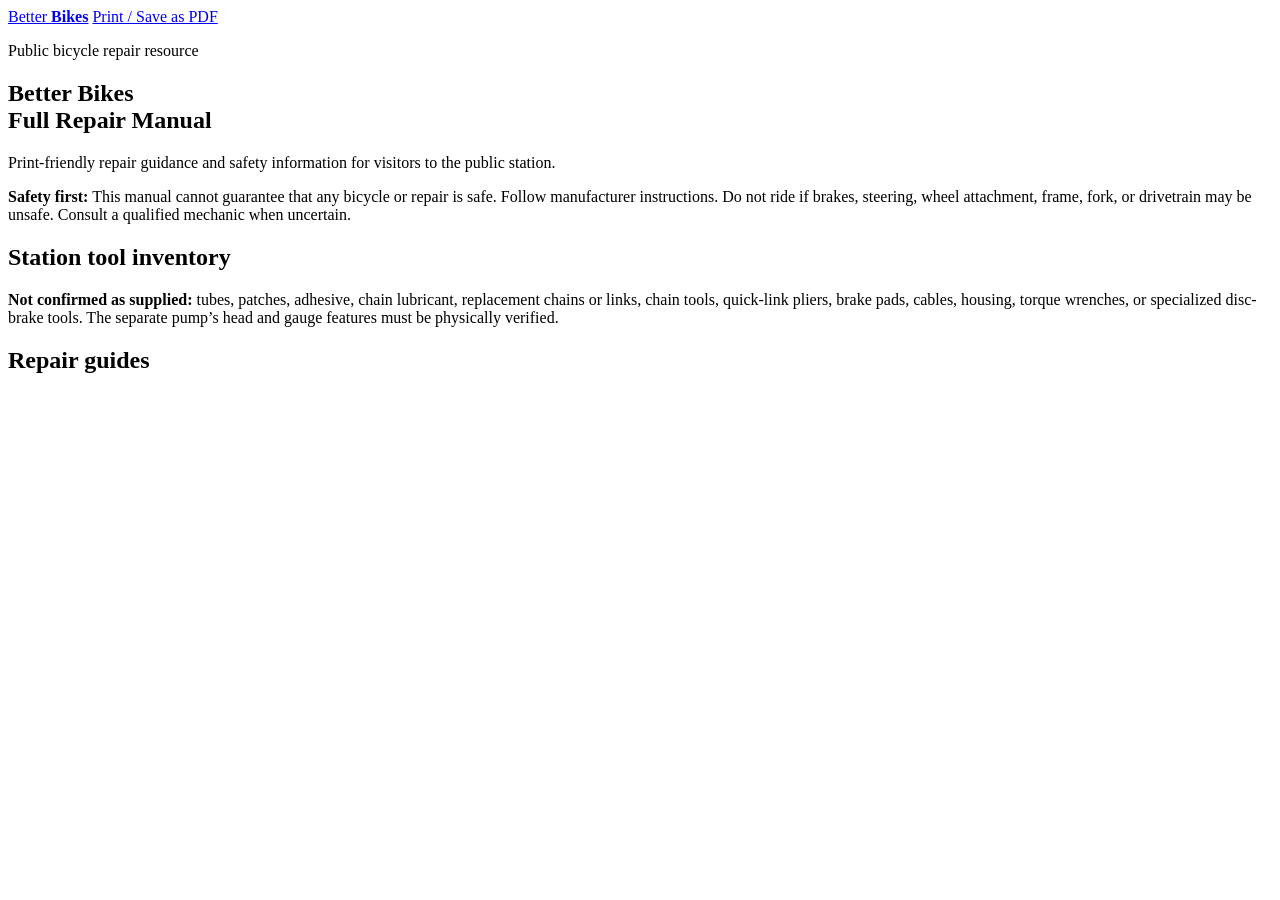
==== manual.html @ d19c0f09 "Add files via upload" ====
<!doctype html>
<html lang="en">
<head>
  <meta charset="utf-8">
  <meta name="viewport" content="width=device-width, initial-scale=1">
  <title>Better Bikes — Full Repair Manual</title>
  <link rel="stylesheet" href="assets/css/styles.css">
  <script src="assets/js/repairs.js" defer></script>
  <script src="assets/js/manual.js" defer></script>
</head>
<body class="manual-page">
  <header class="site-header">
    <div class="header-inner">
      <a class="brand" href="index.html"><span>Better <strong>Bikes</strong></span></a>
      <a class="button button-primary" href="#" onclick="window.print(); return false;">Print / Save as PDF</a>
    </div>
  </header>
  <main class="page-width">
    <section class="manual-cover">
      <p class="eyebrow">Public bicycle repair resource</p>
      <h1>Better Bikes<br>Full Repair Manual</h1>
      <p>Print-friendly repair guidance and safety information for visitors to the public station.</p>
      <div class="disclaimer"><strong>Safety first:</strong> This manual cannot guarantee that any bicycle or repair is safe. Follow manufacturer instructions. Do not ride if brakes, steering, wheel attachment, frame, fork, or drivetrain may be unsafe. Consult a qualified mechanic when uncertain.</div>
    </section>
    <section class="manual-tools">
      <h2>Station tool inventory</h2>
      <div id="manual-tools-grid" class="tool-grid"></div>
      <p class="inventory-caveat"><strong>Not confirmed as supplied:</strong> tubes, patches, adhesive, chain lubricant, replacement chains or links, chain tools, quick-link pliers, brake pads, cables, housing, torque wrenches, or specialized disc-brake tools. The separate pump’s head and gauge features must be physically verified.</p>
    </section>
    <section class="manual-guides" id="manual-guides"><h2>Repair guides</h2><div id="manual-content"></div></section>
  </main>
</body>
</html>
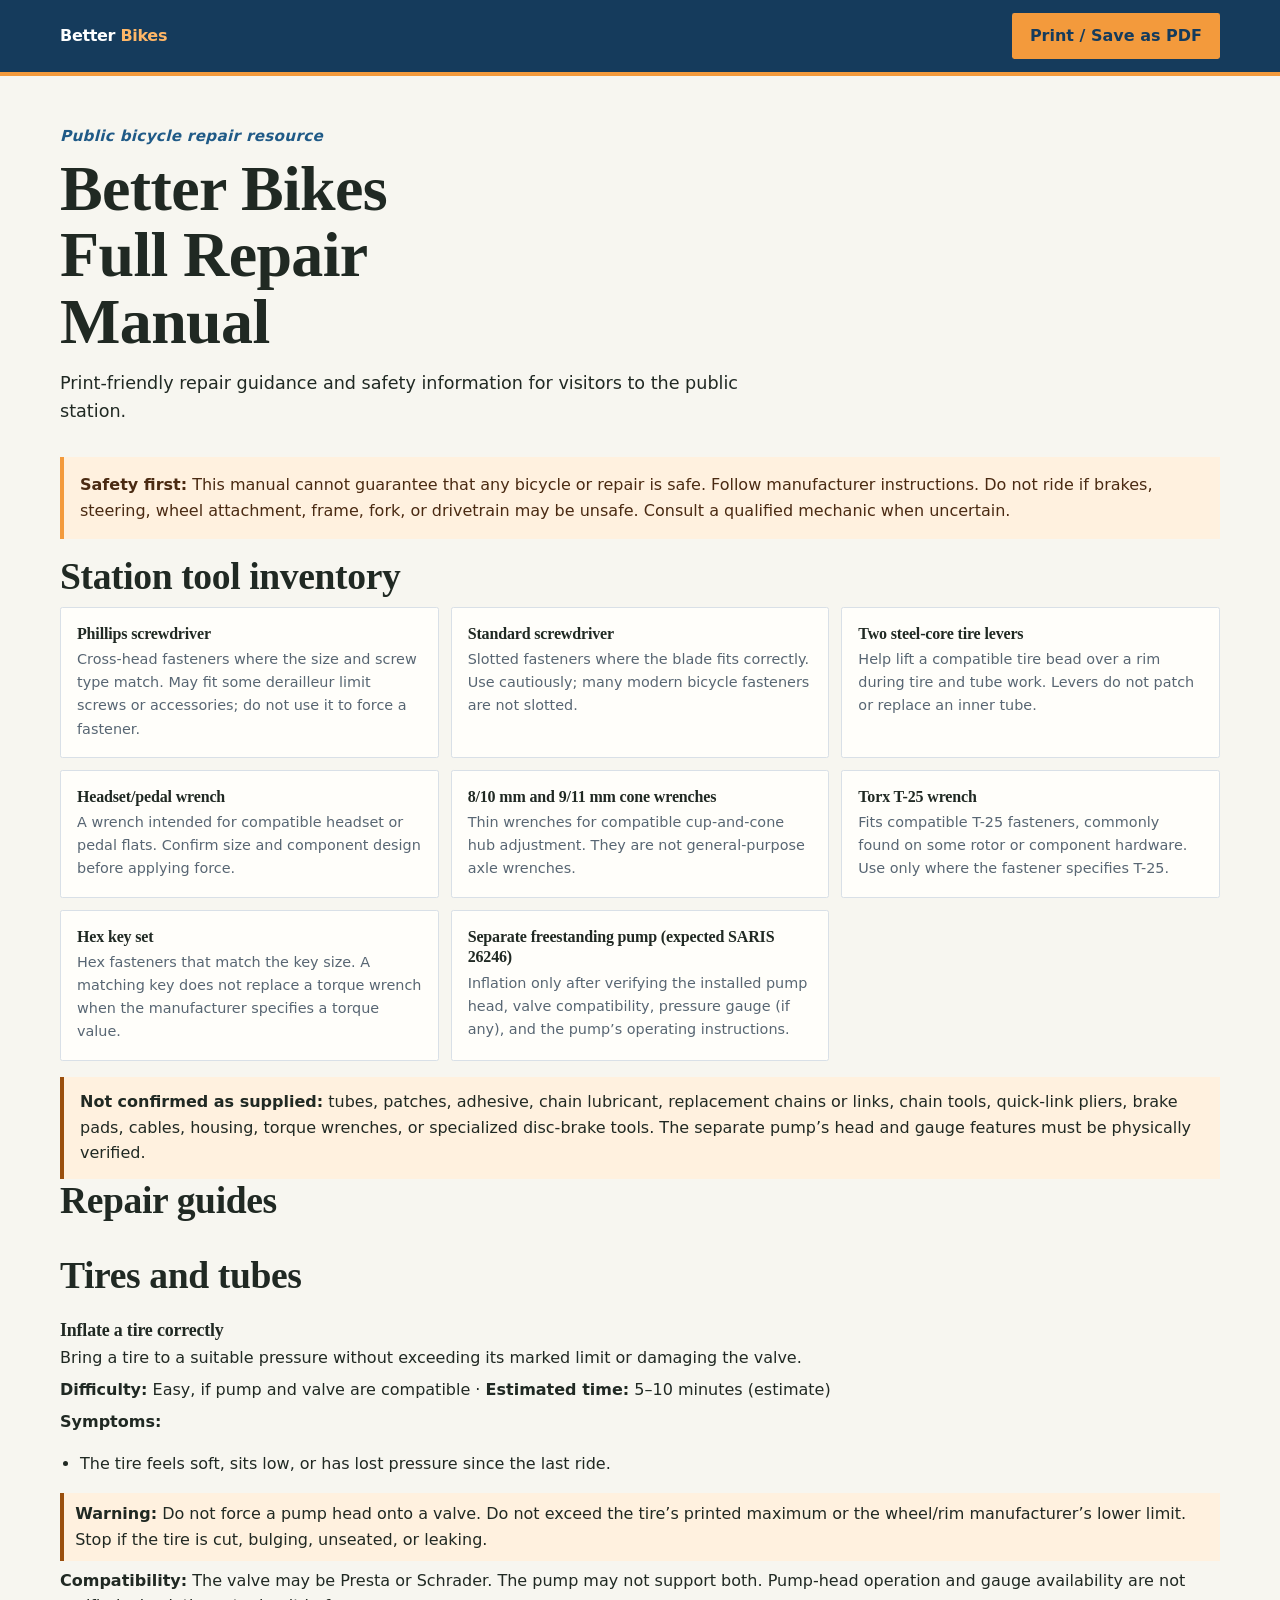
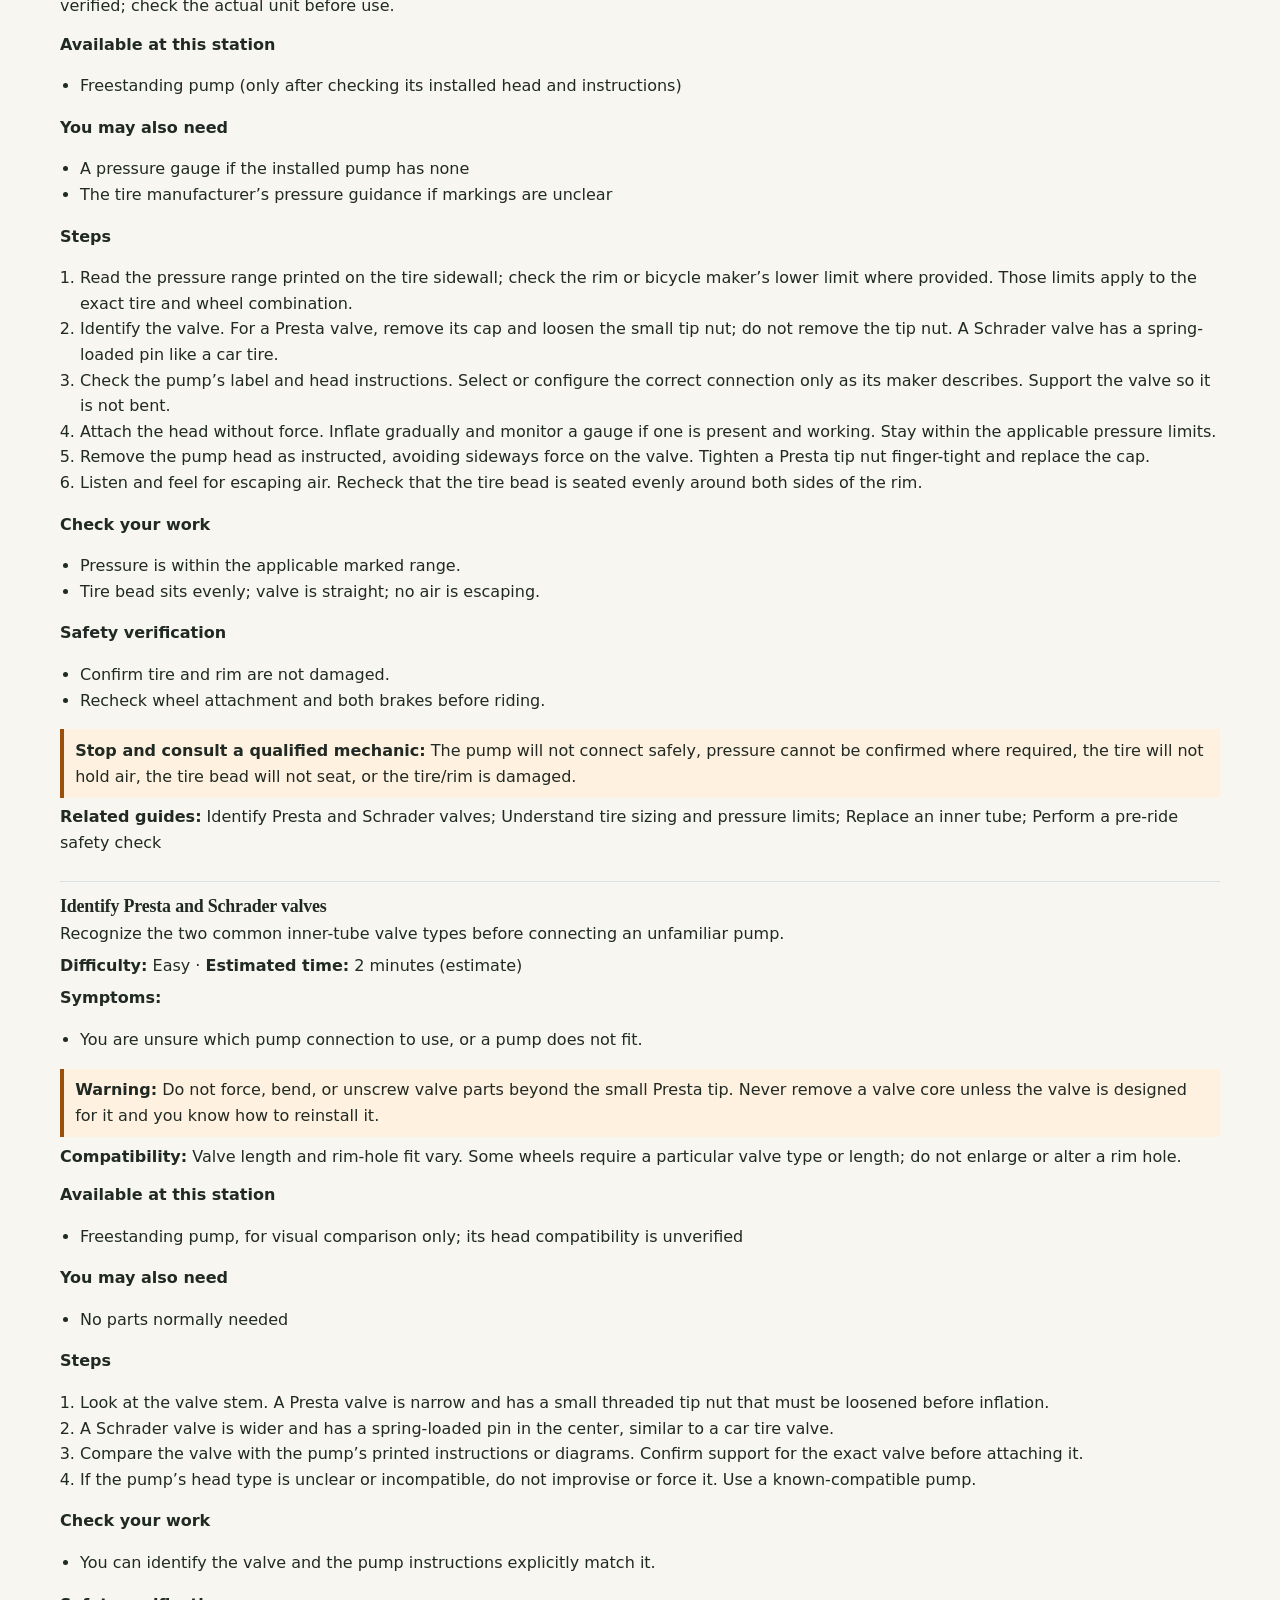
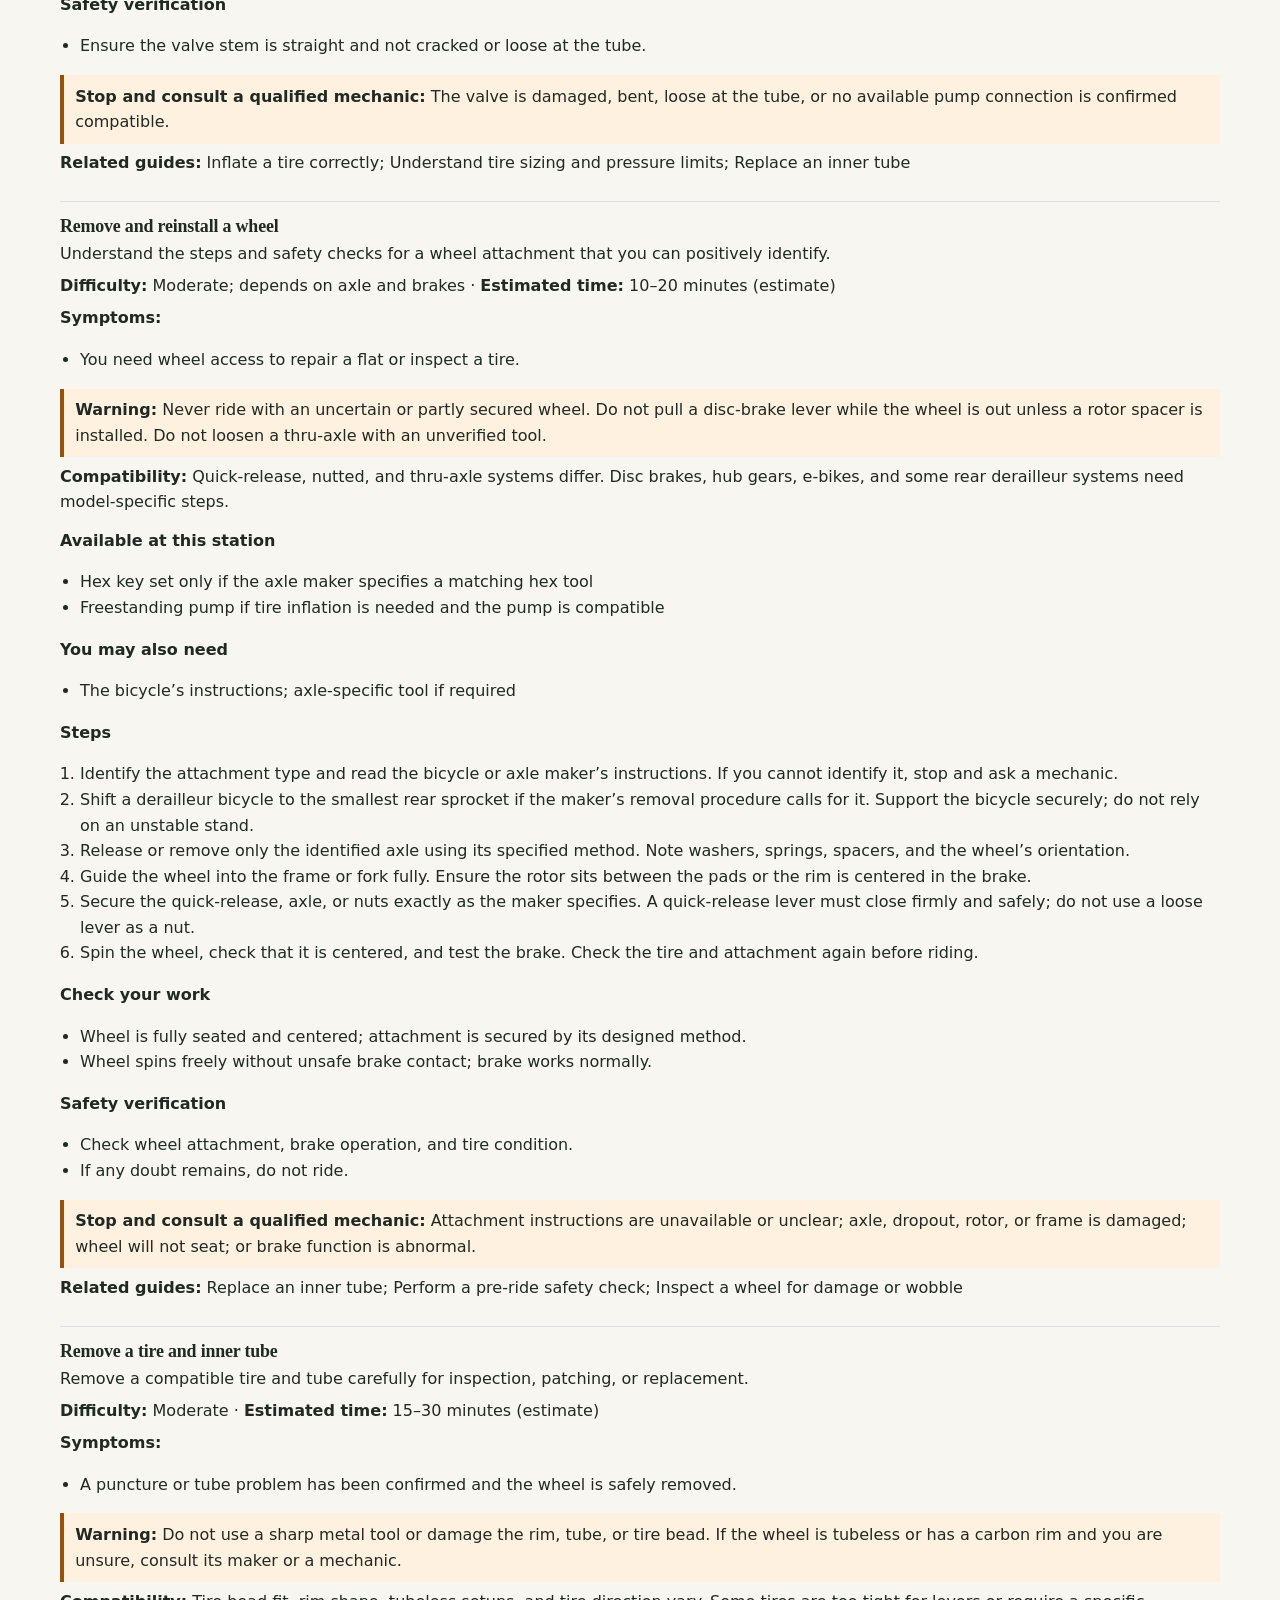
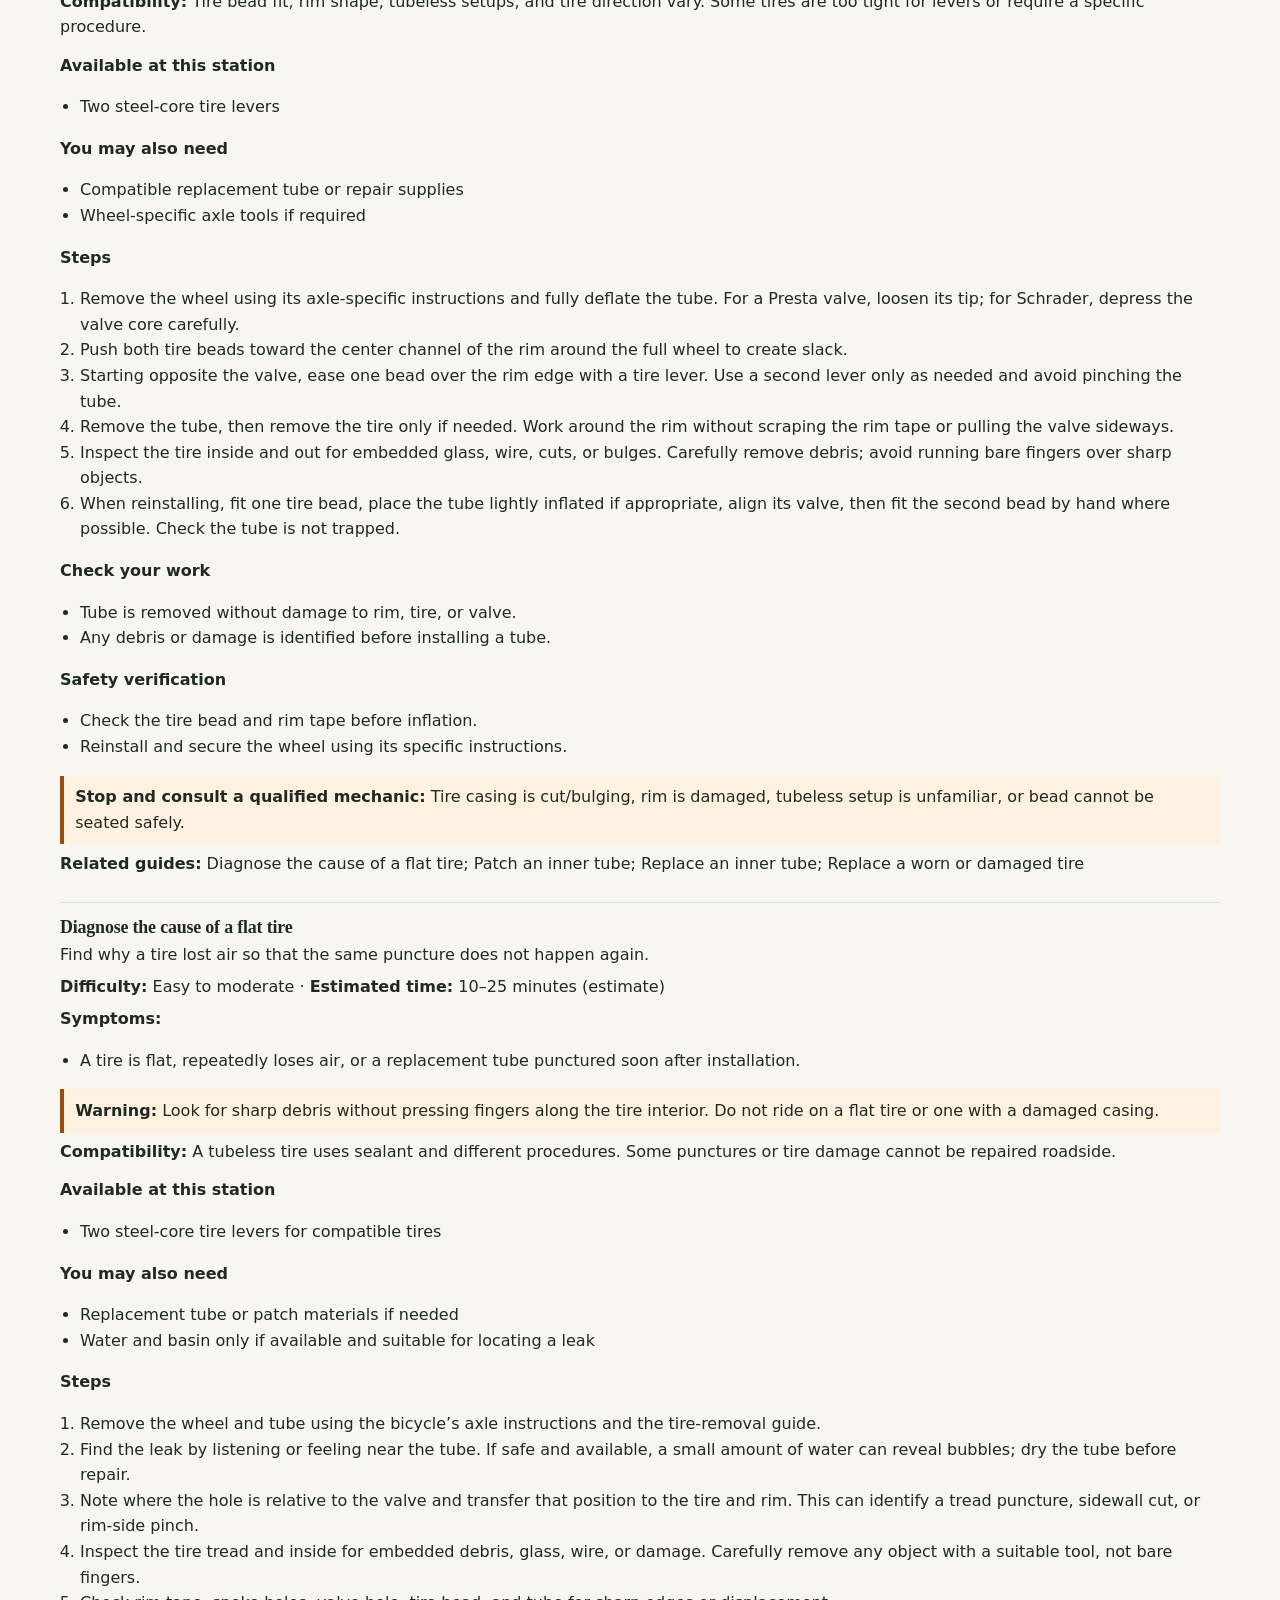
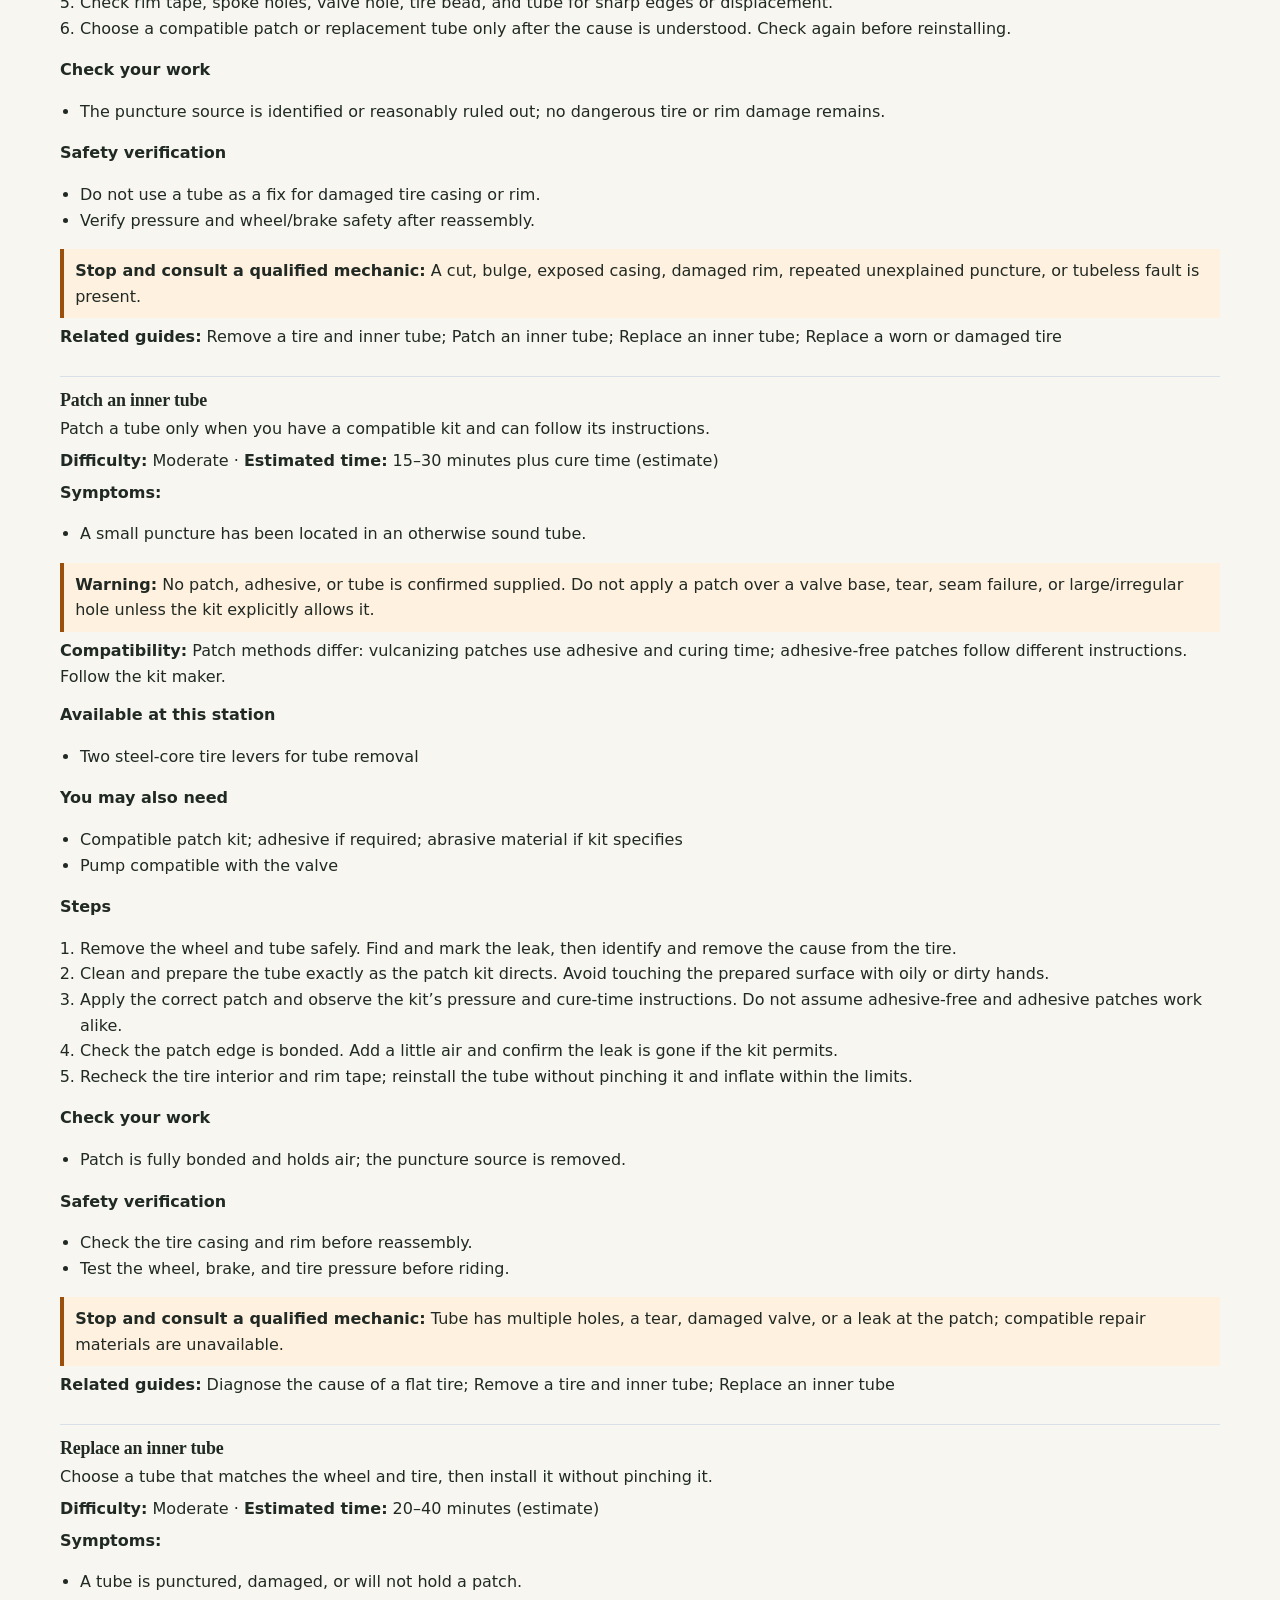
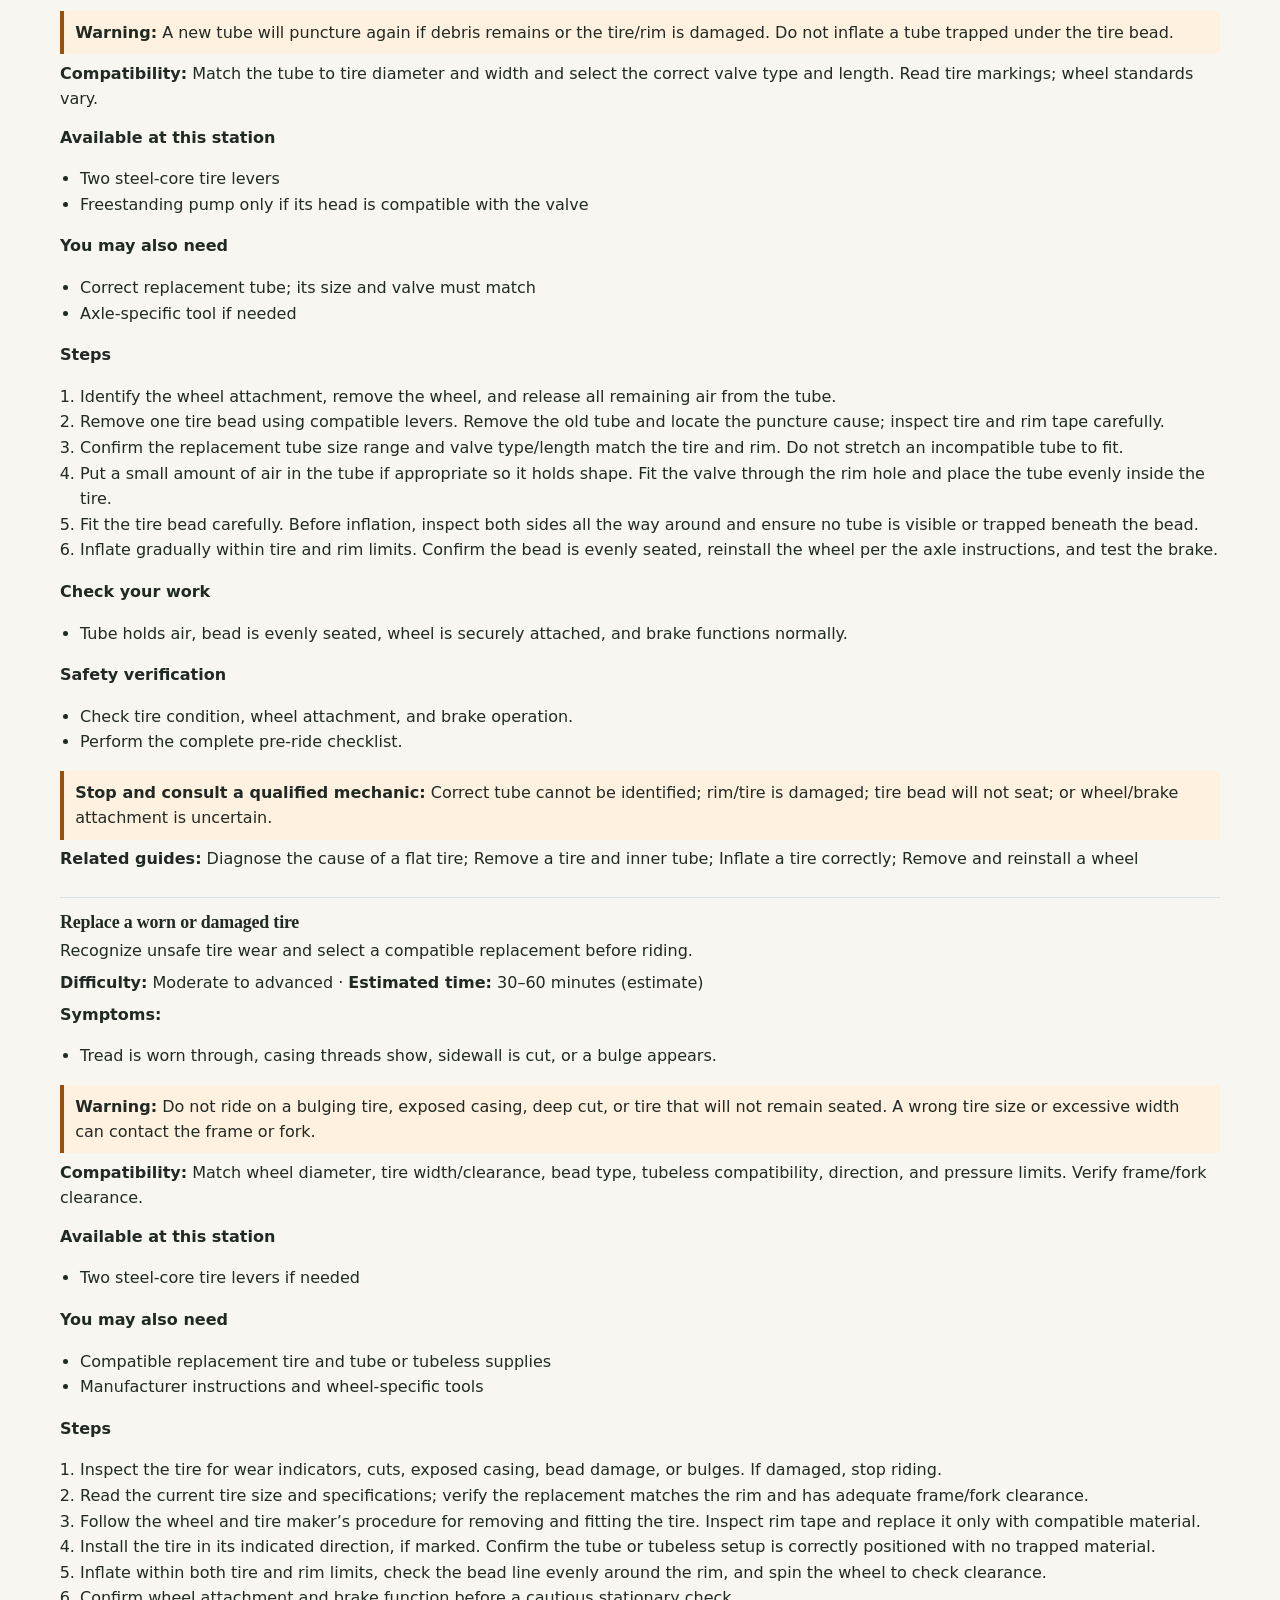
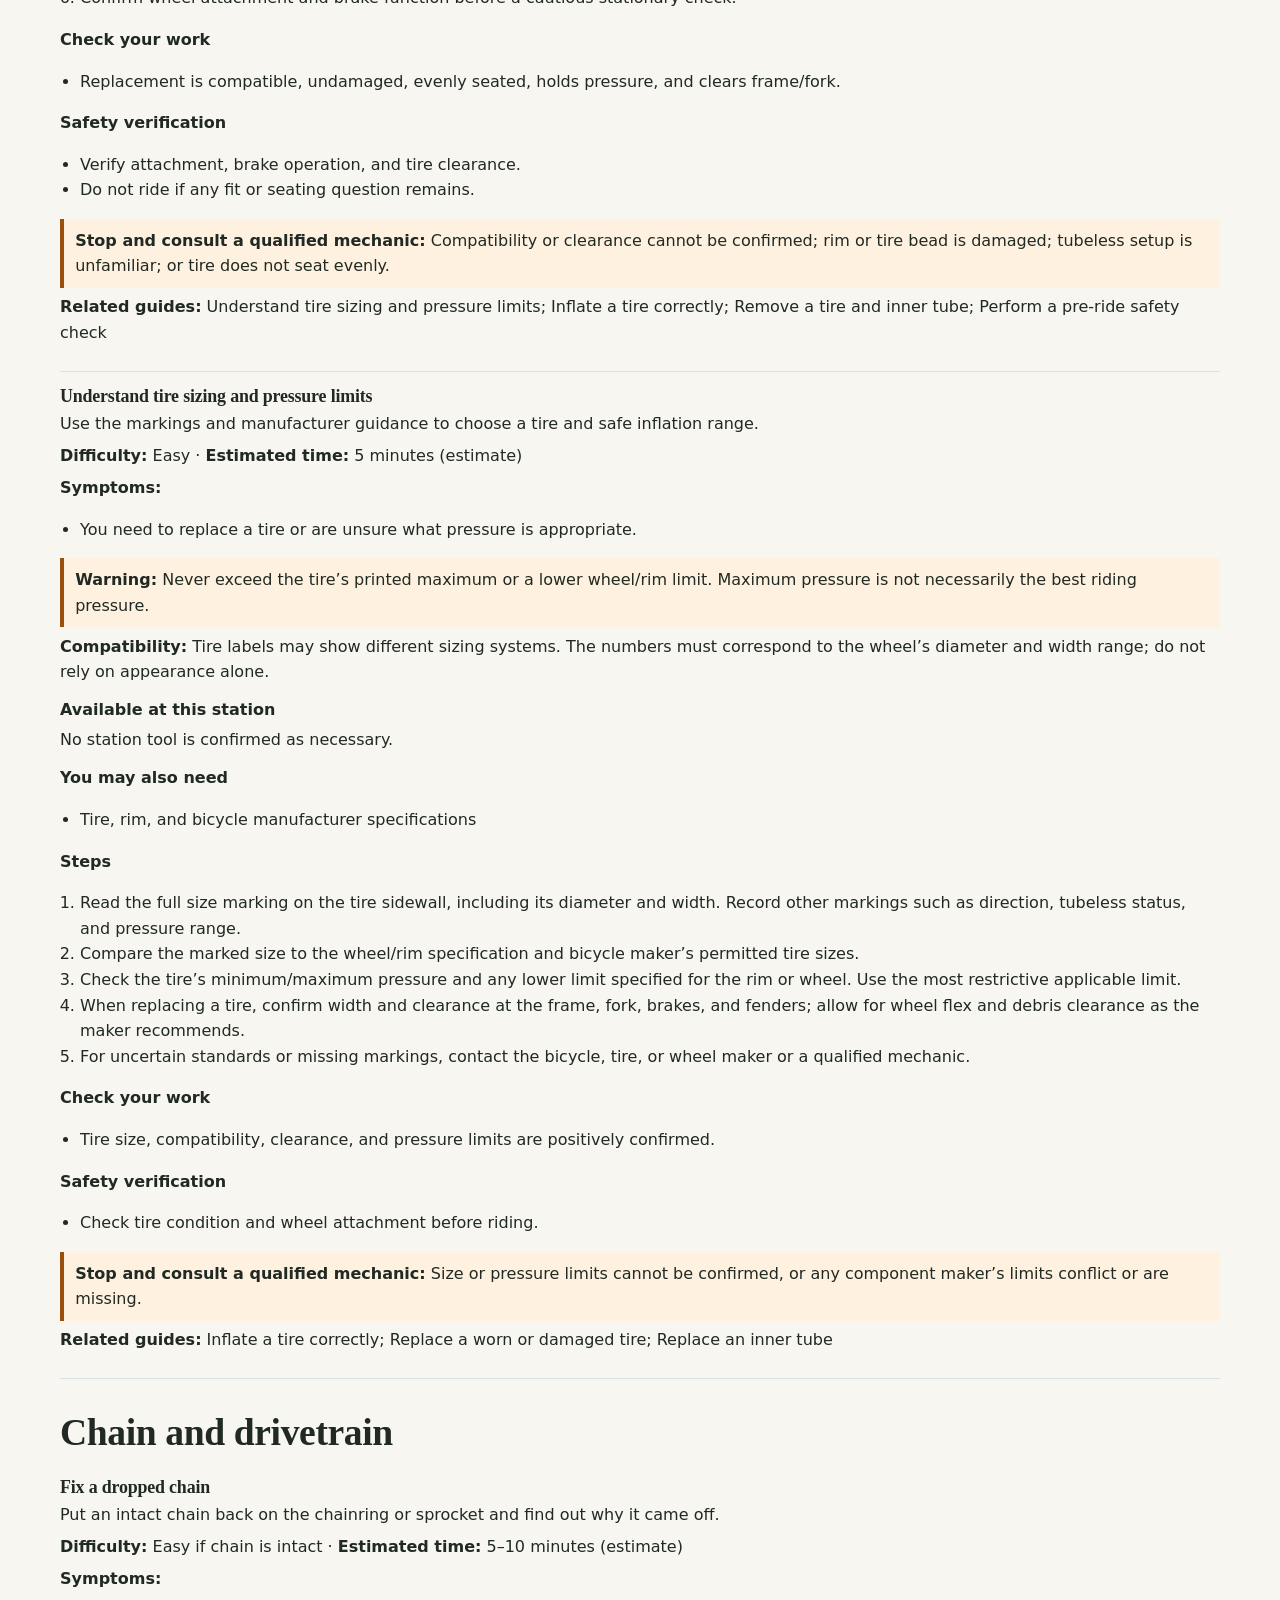
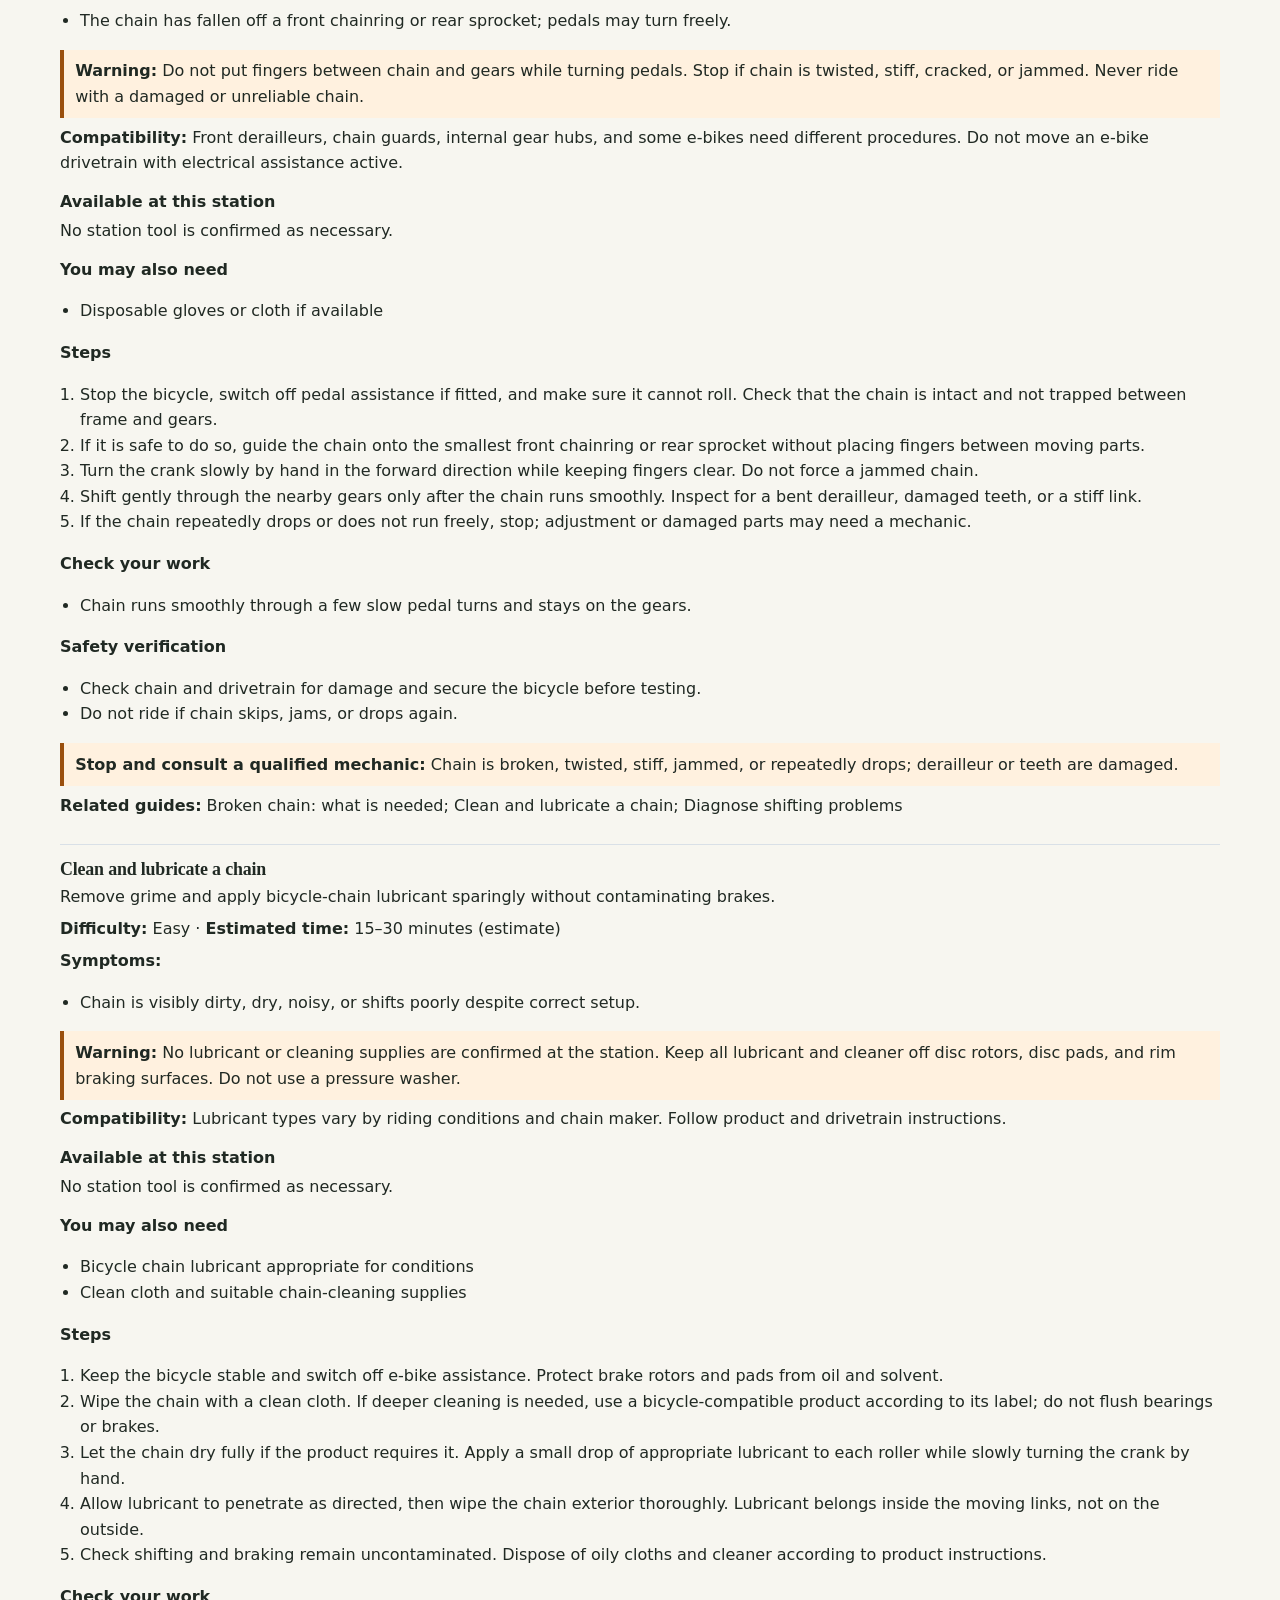
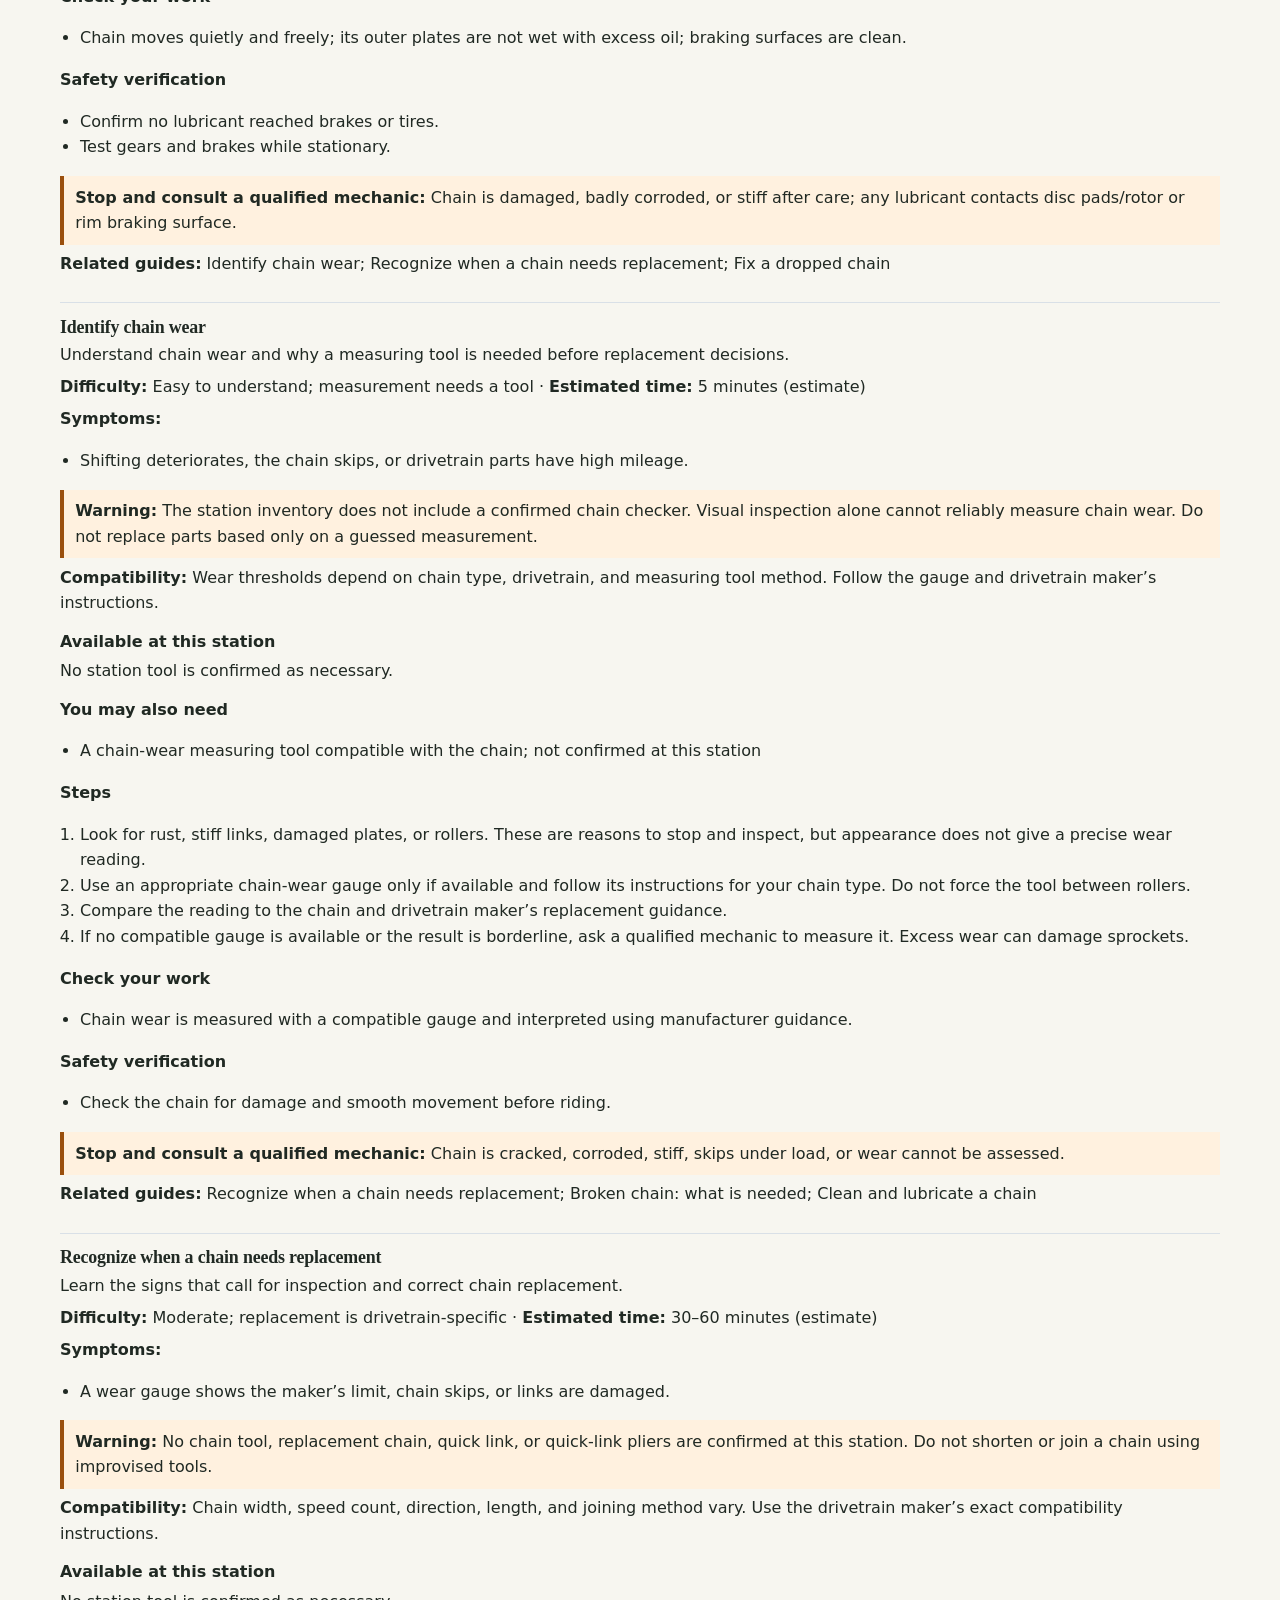
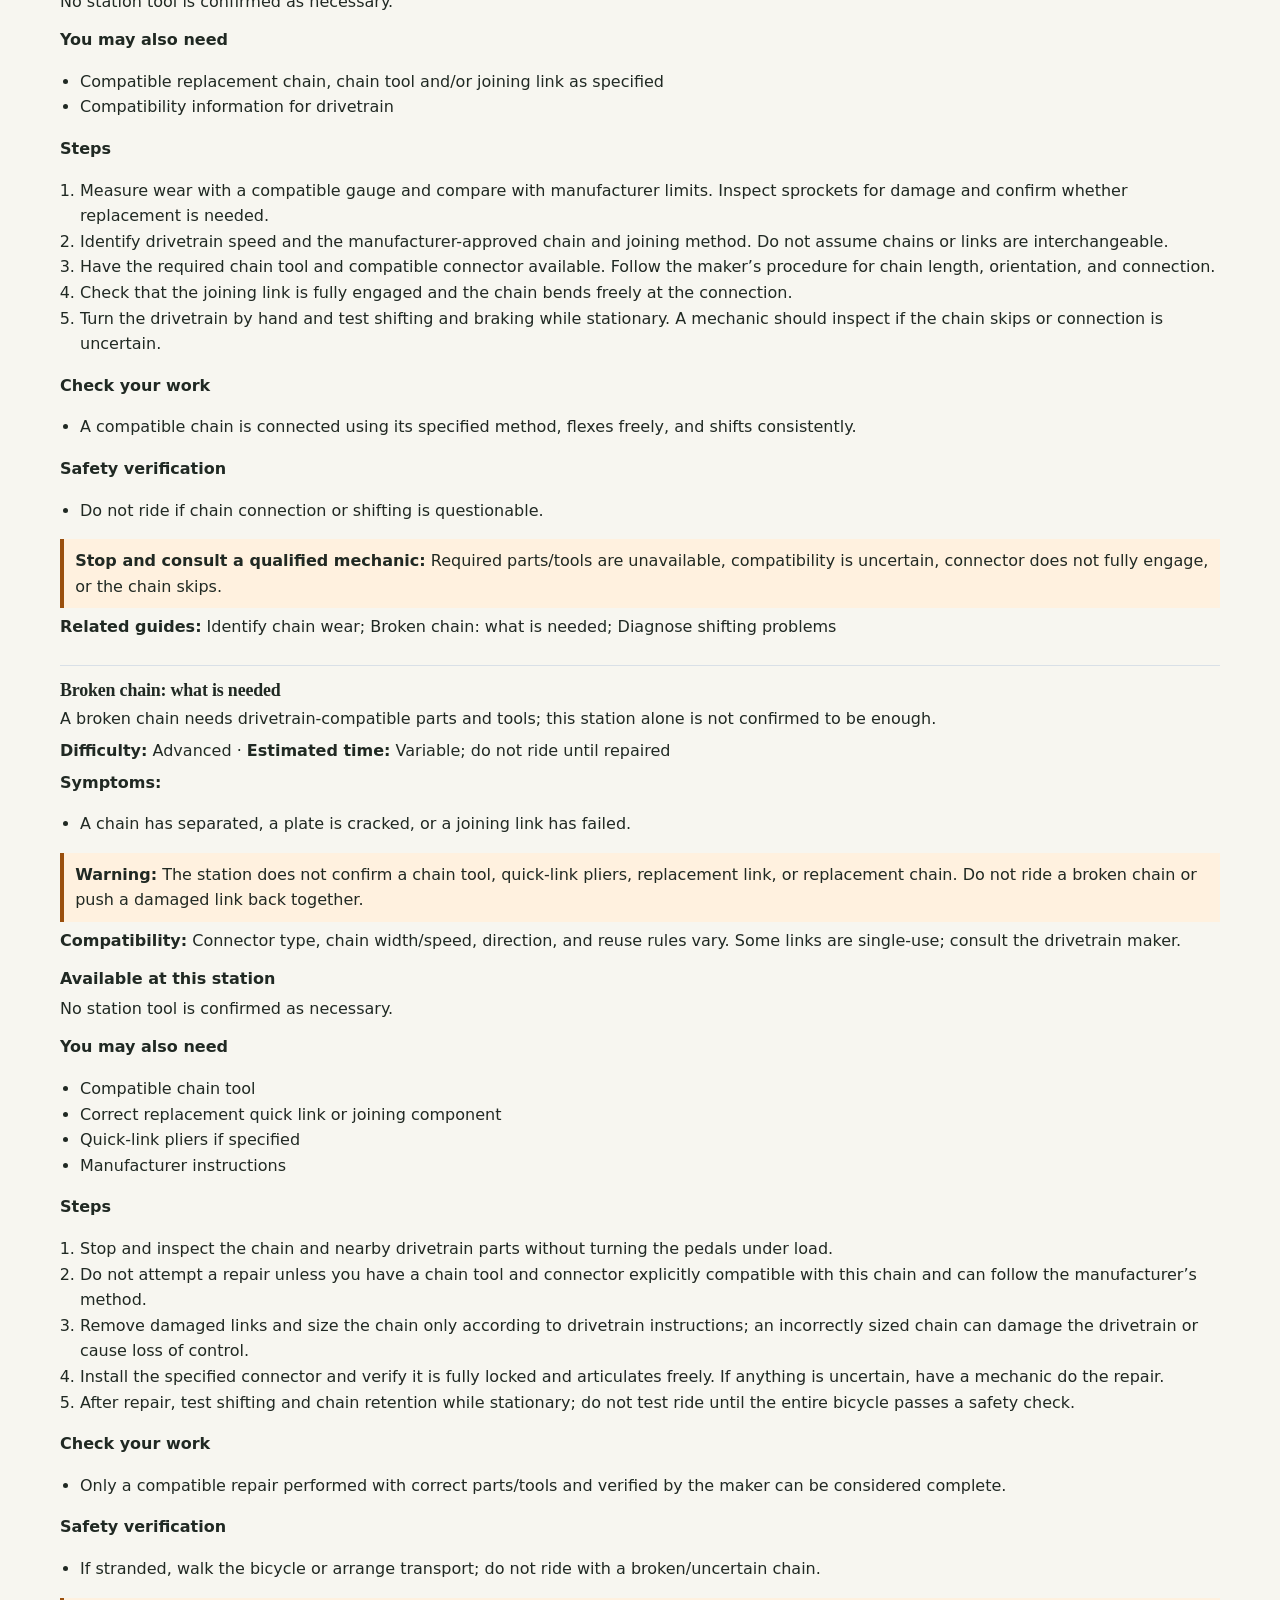
==== commit 72f2e02d: "Add files via upload" ====
--- a/manual.html
+++ b/manual.html
@@ -4,9 +4,9 @@
   <meta charset="utf-8">
   <meta name="viewport" content="width=device-width, initial-scale=1">
   <title>Better Bikes — Full Repair Manual</title>
-  <link rel="stylesheet" href="assets/css/styles.css">
-  <script src="assets/js/repairs.js" defer></script>
-  <script src="assets/js/manual.js" defer></script>
+  <link rel="stylesheet" href="styles.css">
+  <script src="repairs.js" defer></script>
+  <script src="manual.js" defer></script>
 </head>
 <body class="manual-page">
   <header class="site-header">
--- a/styles.css
+++ b/styles.css
@@ -0,0 +1,247 @@
+﻿:root {
+  color-scheme: light;
+  --paper: #f7f6f0;
+  --white: #fffefa;
+  --ink: #202923;
+  --muted: #586673;
+  --blue: #1f5a87;
+  --blue-dark: #153b5c;
+  --blue-pale: #e8f0f7;
+  --orange: #f39a3c;
+  --orange-dark: #9a4f0d;
+  --orange-pale: #fff1df;
+  --line: #d9e0e7;
+  --safety: var(--orange);
+  --danger-bg: var(--orange-pale);
+  --danger-ink: #4a2a12;
+  --max-width: 1160px;
+  font-family: "Segoe UI", system-ui, sans-serif;
+}
+
+* { box-sizing: border-box; }
+html { scroll-behavior: smooth; scroll-padding-top: 5.5rem; }
+body { margin: 0; background: var(--paper); color: var(--ink); font-size: 1rem; line-height: 1.6; }
+a { color: var(--blue); text-underline-offset: .18em; }
+a:hover { color: var(--blue-dark); }
+button, input { font: inherit; }
+button, a { -webkit-tap-highlight-color: transparent; }
+button:focus-visible, a:focus-visible, input:focus-visible { outline: 3px solid var(--orange-dark); outline-offset: 3px; }
+.site-header a:focus-visible, .site-header button:focus-visible { outline-color: #ffb767; }
+.page-width { width: min(calc(100% - 2.5rem), var(--max-width)); margin-inline: auto; }
+.sr-only { position: absolute; width: 1px; height: 1px; padding: 0; margin: -1px; overflow: hidden; clip: rect(0,0,0,0); white-space: nowrap; border: 0; }
+.skip-link { position: absolute; z-index: 20; top: .5rem; left: .5rem; padding: .7rem 1rem; background: var(--white); transform: translateY(-150%); }
+.skip-link:focus { transform: none; }
+.site-header { position: sticky; z-index: 10; top: 0; background: var(--blue-dark); border-bottom: 4px solid var(--orange); }
+.header-inner { width: min(calc(100% - 2.5rem), var(--max-width)); height: 4.5rem; margin: auto; display: flex; align-items: center; justify-content: space-between; gap: 1rem; }
+.brand { display: inline-flex; align-items: center; gap: .65rem; color: white; text-decoration: none; font-weight: 700; letter-spacing: -.02em; }
+.brand strong { color: #ffb767; }
+.brand-mark { width: 2.5rem; height: 2.5rem; fill: none; stroke: #fff; stroke-width: 2; stroke-linecap: round; stroke-linejoin: round; }
+.primary-nav { display: flex; align-items: center; gap: 1.8rem; }
+.primary-nav a, .site-footer nav a { min-height: 2.75rem; display: inline-flex; align-items: center; color: white; font-weight: 600; text-decoration: none; }
+.primary-nav a:hover, .site-footer nav a:hover { color: #ffb767; text-decoration: underline; }
+.menu-toggle { display: none; min-height: 2.75rem; padding: .5rem .75rem; border: 1px solid var(--orange); border-radius: .4rem; background: var(--white); color: var(--blue-dark); }
+.hero { width: 100%; max-width: none; min-height: 345px; padding-block: 3.3rem 2.7rem; background: var(--blue); color: white; }
+.hero-inner { display: grid; grid-template-columns: 1.35fr .65fr; align-items: center; gap: 4rem; }
+.hero .eyebrow { color: #ffd3a0; }
+.eyebrow { margin: 0 0 .45rem; color: var(--blue); font-size: .79rem; font-weight: 800; letter-spacing: .11em; text-transform: uppercase; }
+h1, h2, h3, p { margin-top: 0; }
+h1 { max-width: 12ch; margin-bottom: .85rem; font-size: clamp(2.4rem, 5vw, 4.2rem); line-height: 1.04; letter-spacing: -.045em; }
+h2 { margin-bottom: .55rem; font-size: clamp(1.7rem, 3vw, 2.35rem); line-height: 1.15; letter-spacing: -.03em; }
+h3 { font-size: 1.12rem; line-height: 1.3; }
+.hero-text { max-width: 38rem; margin-bottom: 1.35rem; color: #e5eff7; font-size: 1.12rem; }
+.hero-actions { display: flex; flex-wrap: wrap; gap: .7rem; }
+.button { min-height: 2.9rem; display: inline-flex; align-items: center; justify-content: center; gap: .5rem; padding: .66rem 1rem; border: 2px solid transparent; border-radius: .35rem; font-weight: 750; line-height: 1.3; text-align: center; text-decoration: none; }
+.button-primary { background: var(--orange); color: var(--blue-dark); }
+.button-primary:hover { background: #ffb767; color: var(--blue-dark); }
+.button-secondary { border-color: white; color: white; }
+.button-secondary:hover { background: white; color: var(--blue-dark); }
+.hero-note { margin: .9rem 0 0; color: #e5eff7; font-size: .9rem; }
+.hero-callout { display: flex; gap: .9rem; padding: 1.25rem; border-left: 5px solid var(--orange); border-radius: .35rem; background: var(--orange-pale); color: var(--danger-ink); }
+.callout-icon { flex: 0 0 1.75rem; width: 1.75rem; height: 1.75rem; display: grid; place-items: center; border-radius: 50%; background: var(--safety); font-weight: 900; }
+.hero-callout p { margin: .3rem 0 .55rem; color: #484331; }
+.hero-callout a { font-weight: 700; }
+.search-section { padding-block: 3.3rem 3.6rem; background: var(--blue-dark); color: white; }
+.search-section .eyebrow { color: #ffd3a0; }
+.section-heading { display: flex; align-items: end; justify-content: space-between; gap: 2rem; margin-bottom: 1.2rem; }
+.section-heading > p { max-width: 34rem; margin: 0 0 .3rem; color: var(--muted); }
+.search-section .section-heading > p { color: #e0e9f1; }
+.search-form { min-height: 3.5rem; display: flex; align-items: center; gap: .65rem; padding: .35rem .65rem .35rem 1rem; border: 2px solid var(--orange); border-radius: .45rem; background: var(--white); }
+.search-icon { color: var(--blue); font-size: 1.8rem; line-height: 1; }
+.search-form input { width: 100%; min-width: 0; height: 2.5rem; border: 0; outline: 0; background: transparent; color: var(--ink); font-size: 1rem; }
+.search-form input:focus-visible { outline: 0; }
+.clear-search { min-height: 2.5rem; padding: .35rem .7rem; border: 0; border-radius: .3rem; background: var(--orange); color: var(--blue-dark); font-weight: 700; cursor: pointer; }
+.search-hint { min-height: 1.5rem; margin: .5rem 0 1.1rem; color: #e0e9f1; font-size: .88rem; }
+.guide-grid { display: grid; grid-template-columns: repeat(4, minmax(0, 1fr)); gap: .85rem; }
+.guide-card { min-width: 0; padding: 1rem; border: 1px solid var(--line); border-radius: .45rem; background: var(--white); }
+.guide-card a { display: inline-block; font-size: 1.02rem; font-weight: 750; line-height: 1.35; }
+.guide-card p { margin: .45rem 0 0; color: var(--muted); font-size: .89rem; }
+.card-meta { display: block; margin-top: .65rem; color: var(--muted); font-size: .78rem; font-weight: 650; }
+.search-results { margin-top: 1rem; }
+.empty-state { padding: 1.4rem; border: 1px dashed #9baab6; border-radius: .4rem; background: var(--white); }
+.search-section .empty-state { color: var(--ink); }
+.categories-section { padding-block: 3.4rem; }
+.category-grid { display: grid; grid-template-columns: repeat(5, 1fr); gap: .7rem; }
+.category-link { min-height: 5.25rem; display: flex; flex-direction: column; justify-content: center; padding: .8rem 1rem; border: 1px solid var(--line); border-top: 4px solid var(--orange); border-radius: .4rem; background: var(--white); color: var(--ink); text-decoration: none; font-weight: 750; }
+.category-link:hover { border-color: var(--blue); border-top-color: var(--orange); color: var(--blue); }
+.category-link span { color: var(--muted); font-size: .82rem; font-weight: 500; }
+.all-guides-section { padding-block: 3.4rem; background: var(--white); }
+.all-guides-section .section-heading { margin-bottom: 1.8rem; }
+.category-group { margin: 2rem 0; scroll-margin-top: 6rem; }
+.category-group:first-child { margin-top: 0; }
+.category-group h3 { margin-bottom: .8rem; color: var(--blue-dark); font-size: 1.3rem; }
+.category-group .guide-grid { grid-template-columns: repeat(3, minmax(0,1fr)); }
+.tools-section { padding-block: 3.5rem; }
+.tool-grid { display: grid; grid-template-columns: repeat(3, minmax(0,1fr)); gap: .75rem; }
+.tool-card { padding: 1rem; border: 1px solid var(--line); border-radius: .4rem; background: var(--white); }
+.tool-card h3 { margin: 0 0 .25rem; font-size: 1rem; }
+.tool-card p { margin: 0; color: var(--muted); font-size: .9rem; }
+.equipment-note { margin-top: 1rem; padding: 1.2rem; border: 1px solid #c1d1df; border-radius: .4rem; background: var(--blue-pale); }
+.equipment-note p { max-width: 65rem; margin-bottom: .65rem; }
+.equipment-note h3 { margin-bottom: .35rem; }
+.text-link { font-weight: 700; }
+.inventory-caveat { margin: 1rem 0 0; padding: .8rem 1rem; border-left: 4px solid var(--orange-dark); background: var(--orange-pale); }
+.safety-section { padding-block: 3.5rem 2rem; background: var(--blue-dark); color: #fff; }
+.safety-section .eyebrow { color: #ffd3a0; }
+.safety-layout { display: grid; grid-template-columns: .85fr 1.15fr; align-items: start; gap: 4rem; }
+.safety-layout > div > p:not(.eyebrow) { color: #e0e9f1; }
+.button-light { background: #fff; color: var(--blue-dark); }
+.button-light:hover { background: var(--blue-pale); }
+.checklist { display: grid; grid-template-columns: 1fr 1fr; gap: .4rem .8rem; margin: 0; padding: 0; list-style: none; }
+.checklist li { padding: .6rem .65rem; border: 1px solid #617f99; border-radius: .3rem; }
+.checklist li::before { content: "\25A1"; margin-right: .55rem; color: #ffd3a0; font-size: 1.1rem; font-weight: 800; }
+.disclaimer { margin-top: 2rem; padding: .95rem 1rem; border-left: 4px solid var(--safety); background: var(--orange-pale); color: var(--danger-ink); }
+.manual-section { display: flex; align-items: center; justify-content: space-between; gap: 2rem; padding-block: 3rem; }
+.manual-section p:not(.eyebrow) { margin-bottom: 0; color: var(--muted); }
+.about-section { padding-block: 3.5rem; background: var(--orange-pale); }
+.about-inner { display: grid; grid-template-columns: 1fr 1fr; gap: 3rem; }
+.about-inner p { color: #34495c; }
+.reviewed { margin: 1.4rem 0 0; font-size: .88rem; }
+.project-catchphrase { color: var(--orange-dark) !important; font-size: 1.15rem; font-weight: 800; letter-spacing: .03em; }
+.site-footer { padding-block: 1.5rem; border-top: 4px solid var(--orange); background: #102b43; color: white; }
+.footer-inner { display: flex; flex-wrap: wrap; align-items: center; justify-content: space-between; gap: 1rem 2rem; }
+.footer-brand { color: white; }
+.footer-brand strong { color: #ffb767; }
+.footer-inner > p { margin: 0; color: #d0dce7; font-size: .88rem; }
+.site-footer nav { display: flex; flex-wrap: wrap; gap: .9rem; }
+.site-footer nav a { min-height: 2.5rem; color: white; font-size: .88rem; }
+.noscript-note { padding: 1rem; background: var(--danger-bg); color: var(--danger-ink); text-align: center; }
+.manual-cover { padding-block: 3rem 1rem; }
+.manual-cover > p:not(.eyebrow) { max-width: 46rem; font-size: 1.1rem; }
+.manual-guide { padding-block: .8rem 1.2rem; border-bottom: 1px solid var(--line); }
+.manual-guide h3 { margin-bottom: .2rem; }
+.manual-guide h4 { margin: .8rem 0 .25rem; }
+.manual-guide p { margin-bottom: .4rem; }
+.manual-guide ul, .manual-guide ol { padding-left: 1.25rem; }
+.manual-category { margin-top: 2rem; }
+.manual-warning { padding: .55rem .7rem; border-left: 4px solid var(--orange-dark); background: var(--orange-pale); }
+
+/* Guide detail view */
+.guide-detail { padding-block: 2.3rem 4rem; }
+.breadcrumbs { margin-bottom: 1.5rem; color: var(--muted); font-size: .9rem; }
+.breadcrumbs a { font-weight: 650; }
+.guide-header { max-width: 56rem; margin-bottom: 1.5rem; }
+.guide-header h1 { max-width: 22ch; font-size: clamp(2rem,4vw,3rem); }
+.guide-summary { color: var(--muted); font-size: 1.12rem; }
+.guide-badges { display: flex; flex-wrap: wrap; gap: .5rem; margin-top: .8rem; }
+.badge { padding: .28rem .6rem; border-radius: 99px; background: var(--blue-pale); color: var(--blue-dark); font-size: .82rem; font-weight: 700; }
+.guide-columns { display: grid; grid-template-columns: minmax(0, 1.55fr) minmax(16rem, .75fr); align-items: start; gap: 1.5rem; }
+.guide-main, .guide-aside { display: grid; gap: 1rem; }
+.content-card { padding: 1.15rem; border: 1px solid var(--line); border-radius: .4rem; background: var(--white); }
+.content-card h2 { margin-bottom: .7rem; font-size: 1.35rem; }
+.content-card h3 { margin-bottom: .5rem; }
+.content-card p:last-child, .content-card ul:last-child, .content-card ol:last-child { margin-bottom: 0; }
+.content-card ul, .content-card ol { padding-left: 1.35rem; }
+.content-card li { margin: .38rem 0; padding-left: .1rem; }
+.warning-card { border-left: 5px solid var(--orange-dark); background: var(--orange-pale); color: #392b08; }
+.warning-card h2 { font-size: 1.2rem; }
+.tool-list { margin: 0; padding-left: 1.2rem; }
+.tool-list + h3 { margin-top: 1rem; }
+.video-card { border-color: #9eb8ce; background: var(--blue-pale); }
+.related-links { display: flex; flex-wrap: wrap; gap: .5rem .85rem; }
+.back-link { display: inline-block; margin-top: 1.5rem; font-weight: 750; }
+.pre-ride-list { display: grid; grid-template-columns: 1fr 1fr; gap: .5rem 1rem; padding: 0 !important; list-style: none; }
+.pre-ride-list li { padding: .65rem; border: 1px solid var(--line); border-radius: .3rem; }
+.pre-ride-list li::before { content: "\25A1"; margin-right: .45rem; color: var(--blue); font-weight: 800; }
+body.detail-mode #home, body.detail-mode #repairs, body.detail-mode .categories-section, body.detail-mode #all-guides { display: none; }
+body.detail-mode .tools-section, body.detail-mode .safety-section, body.detail-mode .manual-section, body.detail-mode .about-section { display: none; }
+body.detail-mode .detail-host { display: block; }
+.detail-host { display: none; }
+
+@media (max-width: 800px) {
+  .hero { padding-block: 2.6rem; }
+  .hero-inner { grid-template-columns: 1fr; gap: 1.6rem; }
+  .hero-callout { max-width: 42rem; }
+  .guide-grid { grid-template-columns: repeat(2, minmax(0,1fr)); }
+  .category-grid { grid-template-columns: repeat(3, 1fr); }
+  .safety-layout { grid-template-columns: 1fr; gap: 1.5rem; }
+  .tool-grid { grid-template-columns: repeat(2, minmax(0,1fr)); }
+  .guide-columns { grid-template-columns: 1fr; }
+  .guide-aside { grid-template-columns: repeat(2, minmax(0,1fr)); }
+}
+@media (max-width: 600px) {
+  html { scroll-padding-top: 4.5rem; }
+  .page-width, .header-inner { width: min(calc(100% - 1.5rem), var(--max-width)); }
+  .header-inner { height: 4rem; }
+  .brand { font-size: .94rem; }
+  .brand-mark { width: 2.1rem; height: 2.1rem; }
+  .menu-toggle { display: inline-flex; align-items: center; gap: .5rem; }
+  .menu-icon, .menu-icon::before, .menu-icon::after { display: block; width: 1.1rem; height: 2px; background: var(--blue); }
+  .menu-icon { position: relative; }
+  .menu-icon::before, .menu-icon::after { position: absolute; left: 0; content: ""; }
+  .menu-icon::before { top: -.35rem; }
+  .menu-icon::after { top: .35rem; }
+  .primary-nav { position: absolute; top: 4rem; right: 0; left: 0; display: none; flex-direction: column; align-items: stretch; gap: 0; padding: .4rem .75rem .75rem; border-bottom: 1px solid var(--orange); background: var(--blue-dark); }
+  .primary-nav.is-open { display: flex; }
+  .primary-nav a { min-height: 2.9rem; padding-inline: .5rem; border-bottom: 1px solid #e1e8ef; }
+  .hero { min-height: 0; padding-block: 2.2rem; }
+  h1 { font-size: 2.7rem; }
+  .section-heading { display: block; }
+  .section-heading > p { margin-top: .5rem; }
+  .search-section, .categories-section, .all-guides-section, .tools-section { padding-block: 2.5rem; }
+  .guide-grid, .category-group .guide-grid { grid-template-columns: 1fr; }
+  .category-grid { grid-template-columns: repeat(2, minmax(0,1fr)); }
+  .category-link { min-height: 4.5rem; padding: .7rem; }
+  .tool-grid, .guide-aside { grid-template-columns: 1fr; }
+  .checklist, .pre-ride-list { grid-template-columns: 1fr; }
+  .manual-section { display: block; padding-block: 2.4rem; }
+  .manual-section .button { margin-top: 1rem; width: 100%; }
+  .about-inner { grid-template-columns: 1fr; gap: .5rem; }
+  .footer-inner { display: block; }
+  .footer-inner > p { margin: .65rem 0; }
+  .site-footer nav { gap: .4rem 1rem; }
+  .guide-detail { padding-top: 1.5rem; }
+}
+@media (prefers-reduced-motion: reduce) {
+  *, *::before, *::after { scroll-behavior: auto !important; transition-duration: .01ms !important; animation-duration: .01ms !important; }
+}
+@media print {
+  .site-header, .site-footer, .skip-link, .hero-actions, .search-form, .search-hint, .manual-section .button, .back-link { display: none !important; }
+  body { background: white; color: #111; font-size: 10.5pt; }
+  .page-width { width: 100%; }
+  .manual-cover { padding-top: 0; break-after: page; }
+  .manual-guide h3, .manual-guide h4 { break-after: avoid; }
+  .manual-guide li { break-inside: avoid; }
+  .manual-warning { background: var(--orange-pale); }
+  .guide-detail { padding: 0; }
+  .guide-columns { grid-template-columns: 1fr 1fr; gap: .5rem; }
+  .content-card, .guide-card { break-inside: avoid; border-color: #aaa; }
+  a { color: #111; }
+  .safety-section { background: white; color: #111; border: 2px solid #333; }
+  .safety-section .eyebrow, .safety-layout > div > p:not(.eyebrow) { color: #111; }
+  .disclaimer { margin-top: 1rem; }
+  .category-group { break-inside: avoid; }
+}
+
+/* hand-tuned overrides */
+[hidden] { display: none !important; }
+h1, h2, h3 { font-family: Georgia, "Times New Roman", serif; font-weight: 700; letter-spacing: -.01em; }
+h1 { max-width: 14ch; }
+.eyebrow { letter-spacing: .02em; text-transform: none; font-size: .95rem; font-weight: 600; font-style: italic; }
+.guide-card, .content-card, .tool-card, .category-link, .equipment-note, .button, .search-form { border-radius: .15rem; }
+.guide-card { border-left: 3px solid var(--orange); }
+.badge { border-radius: .15rem; }
+.video-frame { position: relative; aspect-ratio: 16 / 9; background: #000; }
+.video-frame iframe { position: absolute; inset: 0; width: 100%; height: 100%; border: 0; }
+.video-card a { display: inline-block; margin-top: .5rem; }
+
+
